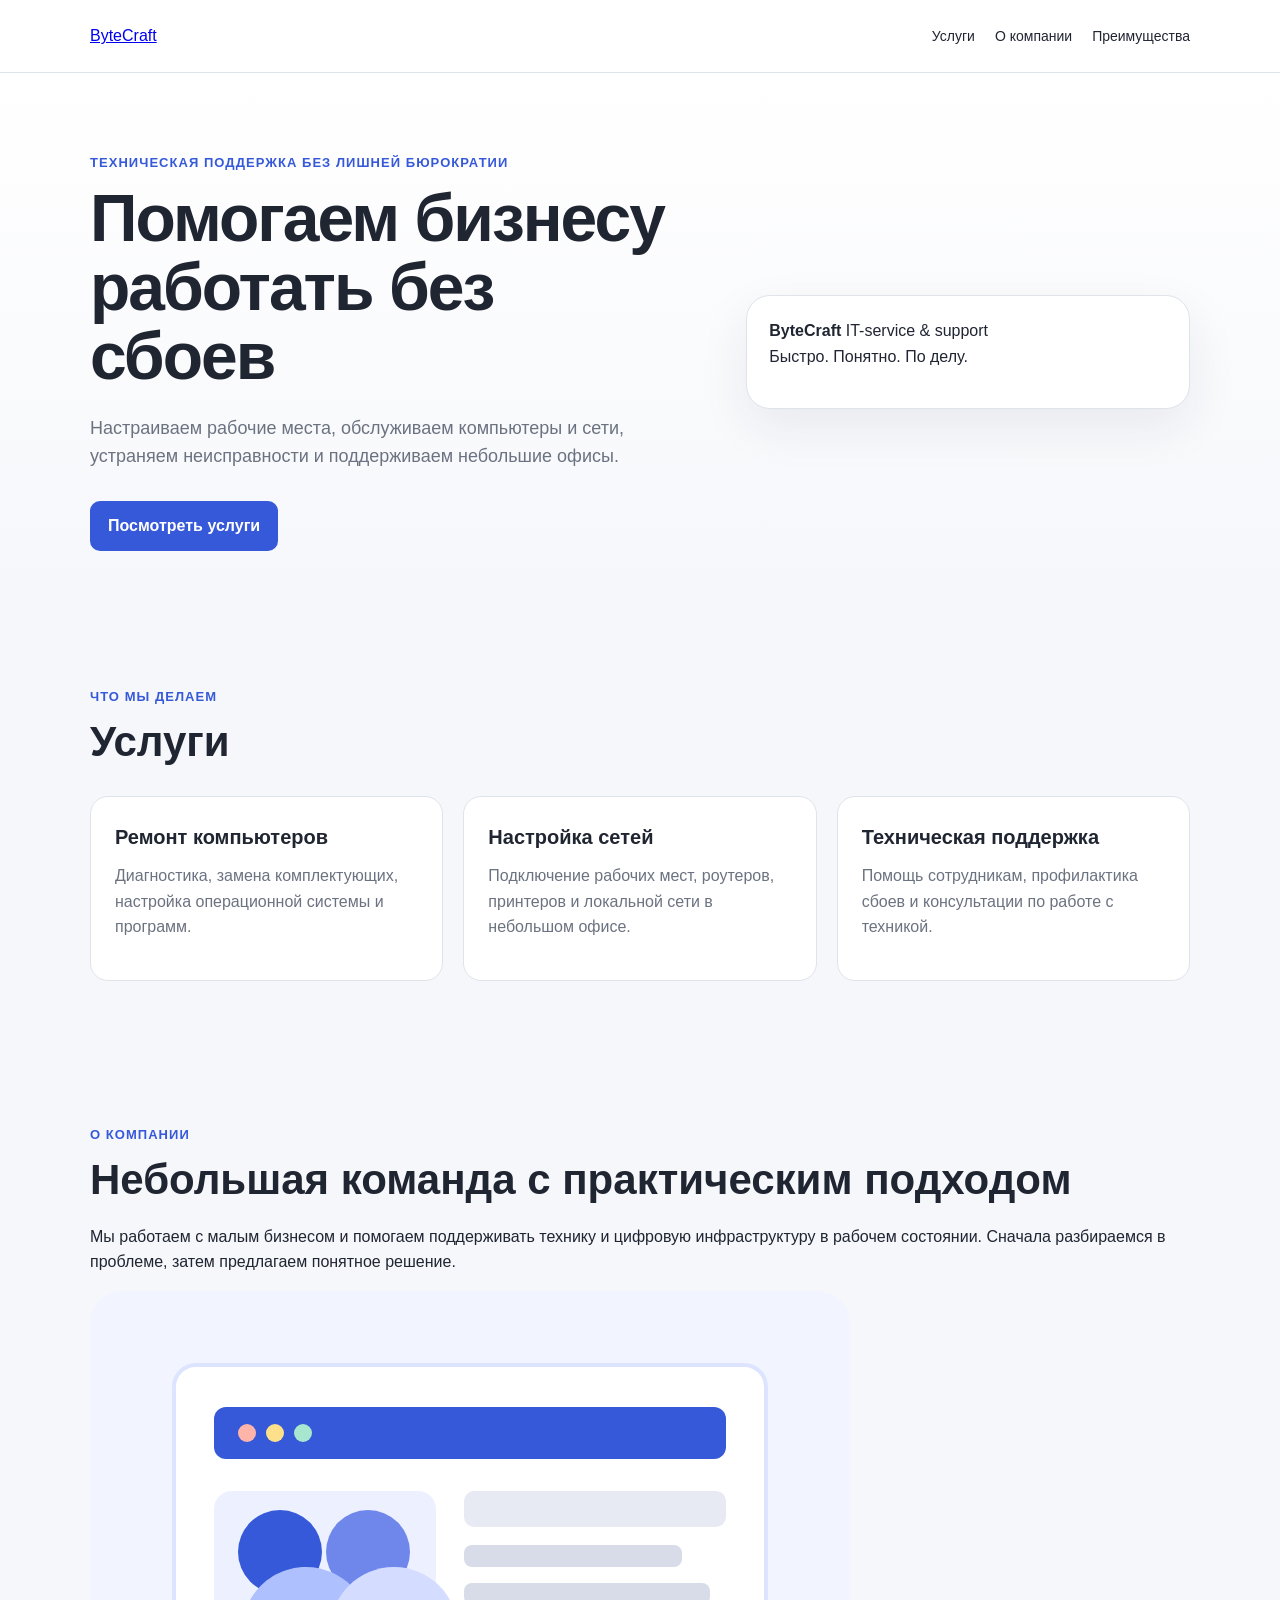
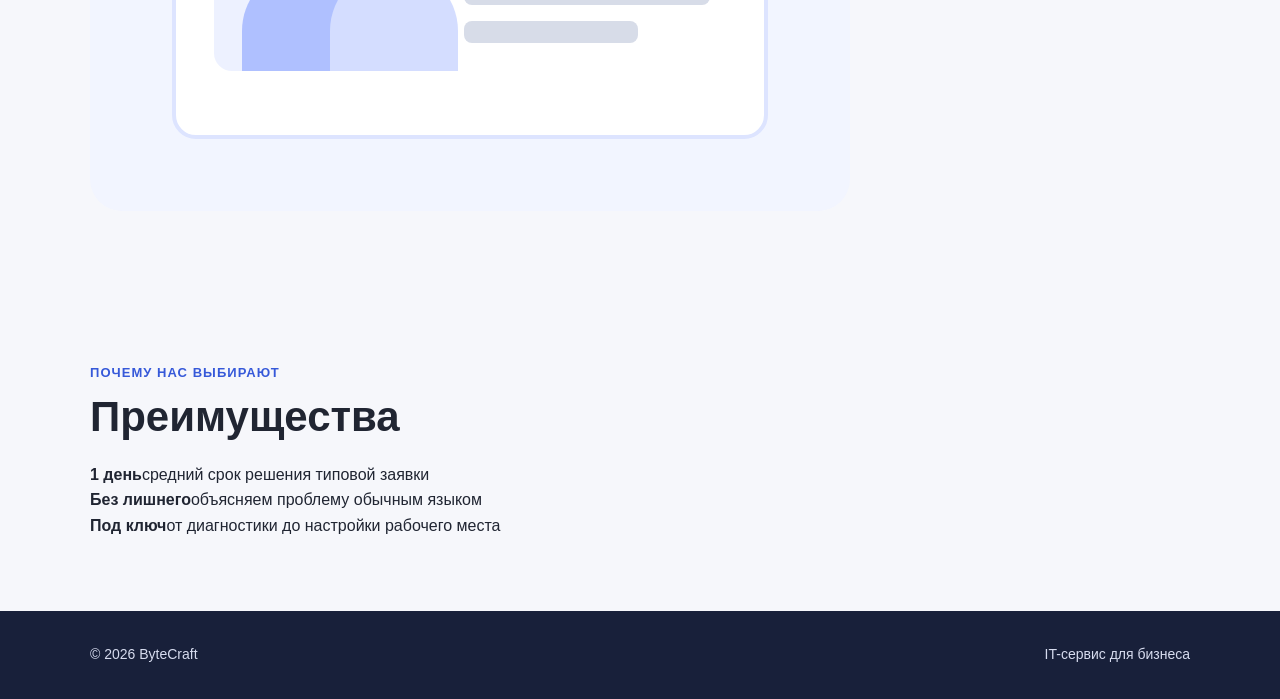
==== company_site/index.html @ 1d14a763 "Add files via upload контакты" ====
<!DOCTYPE html>
<html lang="ru">
<head>
  <meta charset="UTF-8">
  <meta name="viewport" content="width=device-width, initial-scale=1.0">
  <title>ByteCraft — IT-сервис для бизнеса</title>
  <link rel="stylesheet" href="style.css">
</head>
<body>
  <header class="site-header">
    <div class="container header-inner">
      <a class="logo" href="#top">ByteCraft</a>
      <nav class="main-nav" aria-label="Основная навигация">
        <a href="#services">Услуги</a>
        <a href="#about">О компании</a>
        <a href="#advantages">Преимущества</a>
        <!-- Студент A: добавьте сюда пункт меню «Контакты» -->
      </nav>
    </div>
  </header>

  <main id="top">
    <section class="hero">
      <div class="container hero-grid">
        <div>
          <p class="eyebrow">Техническая поддержка без лишней бюрократии</p>
          <h1>Помогаем бизнесу работать без сбоев</h1>
          <p class="lead">Настраиваем рабочие места, обслуживаем компьютеры и сети, устраняем неисправности и поддерживаем небольшие офисы.</p>
          <a class="button" href="#services">Посмотреть услуги</a>
        </div>
        <div class="hero-card">
          <strong>ByteCraft</strong>
          <span>IT-service & support</span>
          <p>Быстро. Понятно. По делу.</p>
        </div>
      </div>
    </section>

    <section id="services" class="section">
      <div class="container">
        <p class="eyebrow">Что мы делаем</p>
        <h2>Услуги</h2>
        <div class="cards">
          <article class="card">
            <h3>Ремонт компьютеров</h3>
            <p>Диагностика, замена комплектующих, настройка операционной системы и программ.</p>
          </article>
          <article class="card">
            <h3>Настройка сетей</h3>
            <p>Подключение рабочих мест, роутеров, принтеров и локальной сети в небольшом офисе.</p>
          </article>
          <article class="card">
            <h3>Техническая поддержка</h3>
            <p>Помощь сотрудникам, профилактика сбоев и консультации по работе с техникой.</p>
          </article>
        </div>
      </div>
    </section>

    <section id="about" class="section section-alt">
      <div class="container split">
        <div>
          <p class="eyebrow">О компании</p>
          <h2>Небольшая команда с практическим подходом</h2>
          <p>Мы работаем с малым бизнесом и помогаем поддерживать технику и цифровую инфраструктуру в рабочем состоянии. Сначала разбираемся в проблеме, затем предлагаем понятное решение.</p>
        </div>
        <img src="assets/team.svg" alt="Команда IT-специалистов">
      </div>
    </section>

    <section id="advantages" class="section">
      <div class="container">
        <p class="eyebrow">Почему нас выбирают</p>
        <h2>Преимущества</h2>
        <div class="facts">
          <div><strong>1 день</strong><span>средний срок решения типовой заявки</span></div>
          <div><strong>Без лишнего</strong><span>объясняем проблему обычным языком</span></div>
          <div><strong>Под ключ</strong><span>от диагностики до настройки рабочего места</span></div>
        </div>
      </div>
    </section>

    <!--
      ЗАДАНИЕ ДЛЯ СТУДЕНТА A:
      1. Создайте ниже отдельный раздел с id="contacts".
      2. Заголовок раздела: «Контакты».
      3. Добавьте телефон: +7 (3452) 55-18-20.
      4. Добавьте e-mail: hello@bytecraft.ru.
      5. Добавьте адрес: г. Тюмень, ул. Техническая, 12.
      6. В ПЕРВОЙ версии e-mail оставьте обычным текстом.
         Reviewer должен заметить нарушение требования и попросить сделать e-mail кликабельным через mailto:.
      7. После замечания исправьте это отдельным коммитом.
    -->
  </main>

  <footer class="site-footer">
    <div class="container footer-inner">
      <span>© 2026 ByteCraft</span>
      <span>IT-сервис для бизнеса</span>
    </div>
  </footer>
</body>
</html>
---- company_site/style.css ----
:root {
    --bg: #f6f7fb;
    --surface: #ffffff;
    --text: #202532;
    --muted: #6b7280;
    --line: #dfe3ea;
    --accent: #3659d9;
    --accent-soft: #edf1ff;
    --dark: #18203a;
}

* {
    box-sizing: border-box;
}

html {
    scroll-behavior: smooth;
}

body {
    margin: 0;
    font-family: Arial, sans-serif;
    color: var(--text);
    background: var(--bg);
    line-height: 1.6;
}

.container {
    width: min(1100px, calc(100% - 40px));
    margin: 0 auto;
}

.site-header {
    position: sticky;
    top: 0;
    z-index: 10;
    background: rgba(255, 255, 255, 0.96);
    border-bottom: 1px solid var(--line);
}

.header-inner,
.footer-inner {
    display: flex;
    align-items: center;
    justify-content: space-between;
    gap: 24px;
    min-height: 72px;
}

.brand {
    display: inline-flex;
    align-items: center;
    gap: 12px;
    color: var(--dark);
    text-decoration: none;
    font-weight: 700;
}

.brand-mark {
    display: grid;
    place-items: center;
    width: 40px;
    height: 40px;
    border-radius: 12px;
    background: var(--accent);
    color: white;
    font-size: 14px;
}

.main-nav {
    display: flex;
    gap: 20px;
    flex-wrap: wrap;
}

.main-nav a {
    color: var(--text);
    text-decoration: none;
    font-size: 14px;
}

.main-nav a:hover {
    color: var(--accent);
}

.hero {
    padding: 80px 0 64px;
    background: linear-gradient(180deg, #ffffff 0%, var(--bg) 100%);
}

.hero-grid {
    display: grid;
    grid-template-columns: 1.15fr 0.85fr;
    gap: 56px;
    align-items: center;
}

.eyebrow {
    margin: 0 0 10px;
    color: var(--accent);
    font-size: 13px;
    font-weight: 700;
    letter-spacing: 0.08em;
    text-transform: uppercase;
}

h1,
h2,
h3,
p {
    margin-top: 0;
}

h1 {
    margin-bottom: 22px;
    max-width: 760px;
    font-size: clamp(38px, 6vw, 66px);
    line-height: 1.05;
    letter-spacing: -0.03em;
}

h2 {
    margin-bottom: 20px;
    font-size: clamp(28px, 4vw, 42px);
    line-height: 1.15;
}

h3 {
    margin-bottom: 10px;
    font-size: 20px;
}

.hero-text,
.lead {
    max-width: 760px;
    color: var(--muted);
    font-size: 18px;
}

.button {
    display: inline-block;
    margin-top: 12px;
    padding: 12px 18px;
    border-radius: 10px;
    background: var(--accent);
    color: white;
    text-decoration: none;
    font-weight: 700;
}

.hero-card {
    padding: 22px;
    border: 1px solid var(--line);
    border-radius: 24px;
    background: var(--surface);
    box-shadow: 0 18px 50px rgba(24, 32, 58, 0.08);
}

.hero-card img {
    display: block;
    width: 100%;
    height: auto;
}

.section {
    padding: 72px 0;
}

.section-soft {
    background: var(--surface);
    border-top: 1px solid var(--line);
    border-bottom: 1px solid var(--line);
}

.cards {
    display: grid;
    grid-template-columns: repeat(3, 1fr);
    gap: 20px;
    margin-top: 30px;
}

.card,
.person {
    border: 1px solid var(--line);
    border-radius: 18px;
    background: var(--surface);
}

.card {
    padding: 24px;
}

.card-number {
    display: inline-block;
    margin-bottom: 18px;
    color: var(--accent);
    font-weight: 700;
}

.card p,
.person span {
    color: var(--muted);
}

.team-grid {
    display: grid;
    grid-template-columns: repeat(2, 1fr);
    gap: 20px;
    margin-top: 28px;
}

.person {
    display: flex;
    flex-direction: column;
    gap: 4px;
    padding: 22px;
}

.site-footer {
    background: var(--dark);
    color: #d7dcef;
}

.footer-inner {
    min-height: 88px;
    font-size: 14px;
}

/* В ПРАКТИЧЕСКОЙ №9 студент B должен добавить оформление для нового блока #contacts.
   Не вставляйте готовое решение сюда до начала работы. */

@media (max-width: 760px) {
    .header-inner,
    .footer-inner,
    .main-nav {
        align-items: flex-start;
        flex-direction: column;
    }

    .header-inner {
        padding: 16px 0;
    }

    .hero-grid,
    .cards,
    .team-grid {
        grid-template-columns: 1fr;
    }

    .hero {
        padding-top: 54px;
    }
}
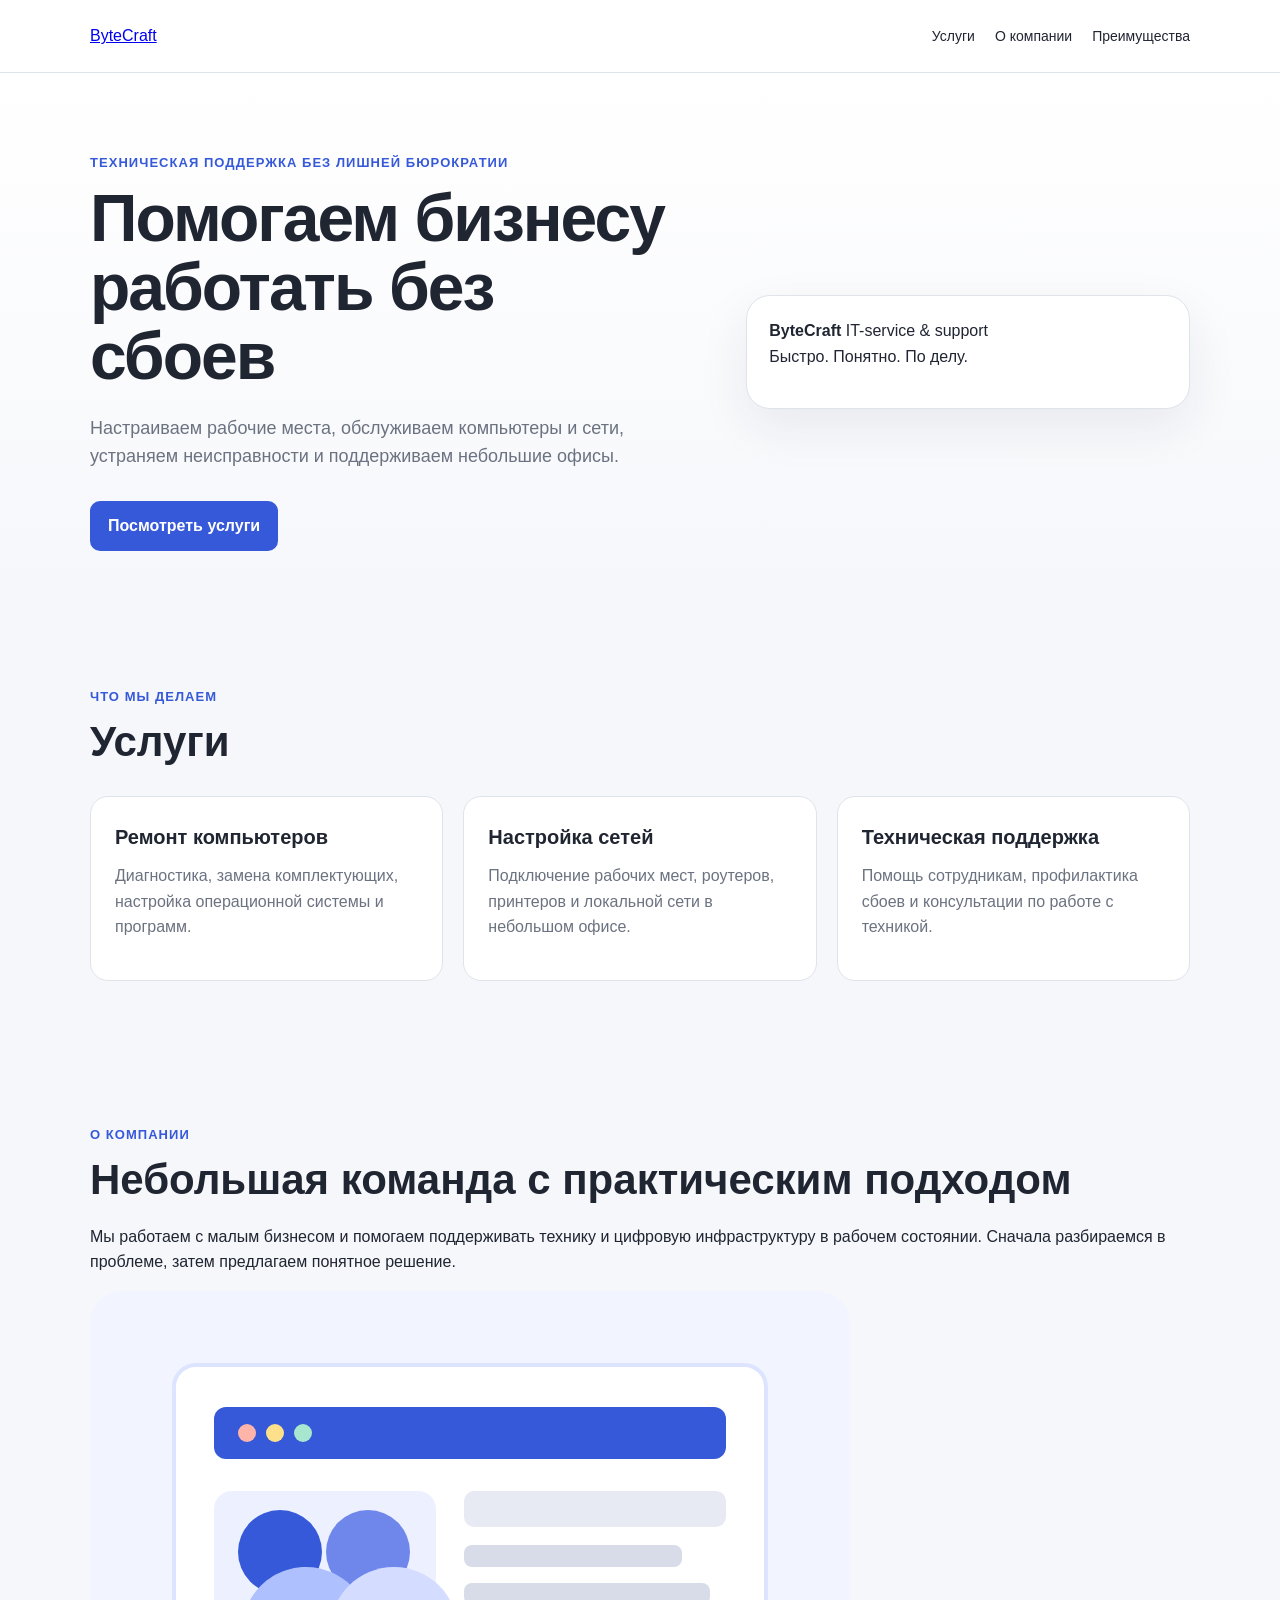
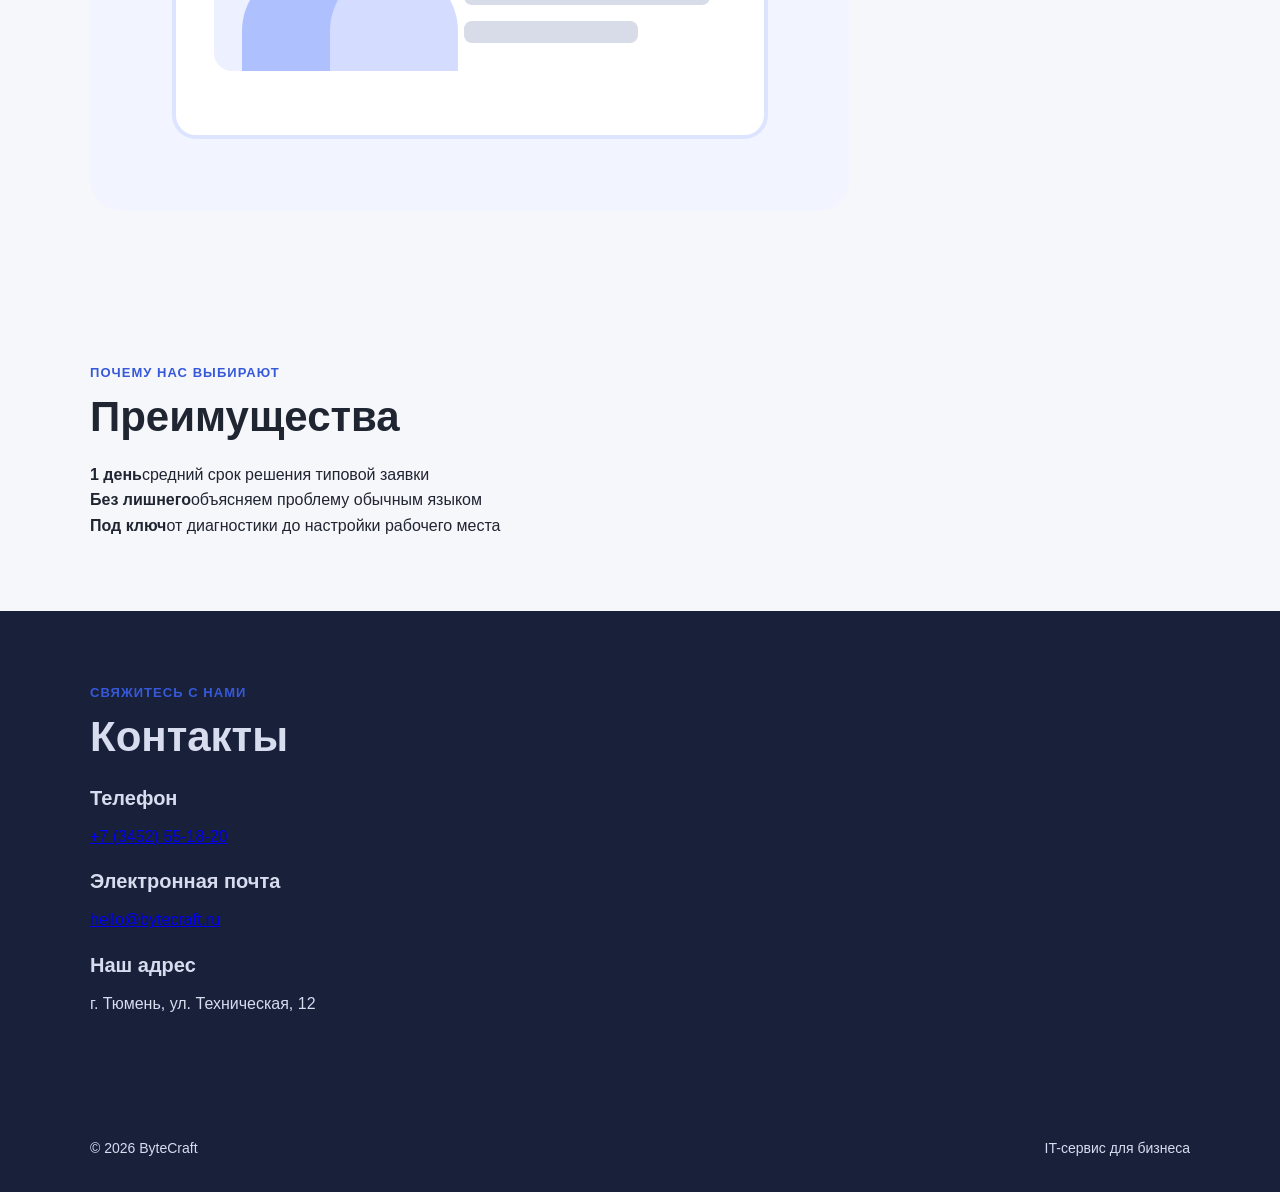
==== commit 36520312: "добавила контакты" ====
--- a/company_site/index.html
+++ b/company_site/index.html
@@ -91,9 +91,44 @@
          Reviewer должен заметить нарушение требования и попросить сделать e-mail кликабельным через mailto:.
       7. После замечания исправьте это отдельным коммитом.
     -->
+
+    
   </main>
 
+
+
+  
   <footer class="site-footer">
+    
+    <section id="contacts" class="section section-alt">
+    <div class="container">
+        <p class="eyebrow">Свяжитесь с нами</p>
+        <h2>Контакты</h2>
+        <div class="contacts-list">
+            <div class="contact-item">
+                <h3>Телефон</h3>
+                <p>
+                    <a href="tel:+73452551820">
+                        +7 (3452) 55-18-20
+                    </a>
+                </p>
+            </div>
+            <div class="contact-item">
+                <h3>Электронная почта</h3>
+                <p>
+                    <a href="mailto:hello@bytecraft.ru">
+                        hello@bytecraft.ru
+                    </a>
+                </p>
+            </div>
+            <div class="contact-item">
+                <h3>Наш адрес</h3>
+                <p>г. Тюмень, ул. Техническая, 12</p>
+            </div>
+        </div>
+    </div>
+
+</section>
     <div class="container footer-inner">
       <span>© 2026 ByteCraft</span>
       <span>IT-сервис для бизнеса</span>
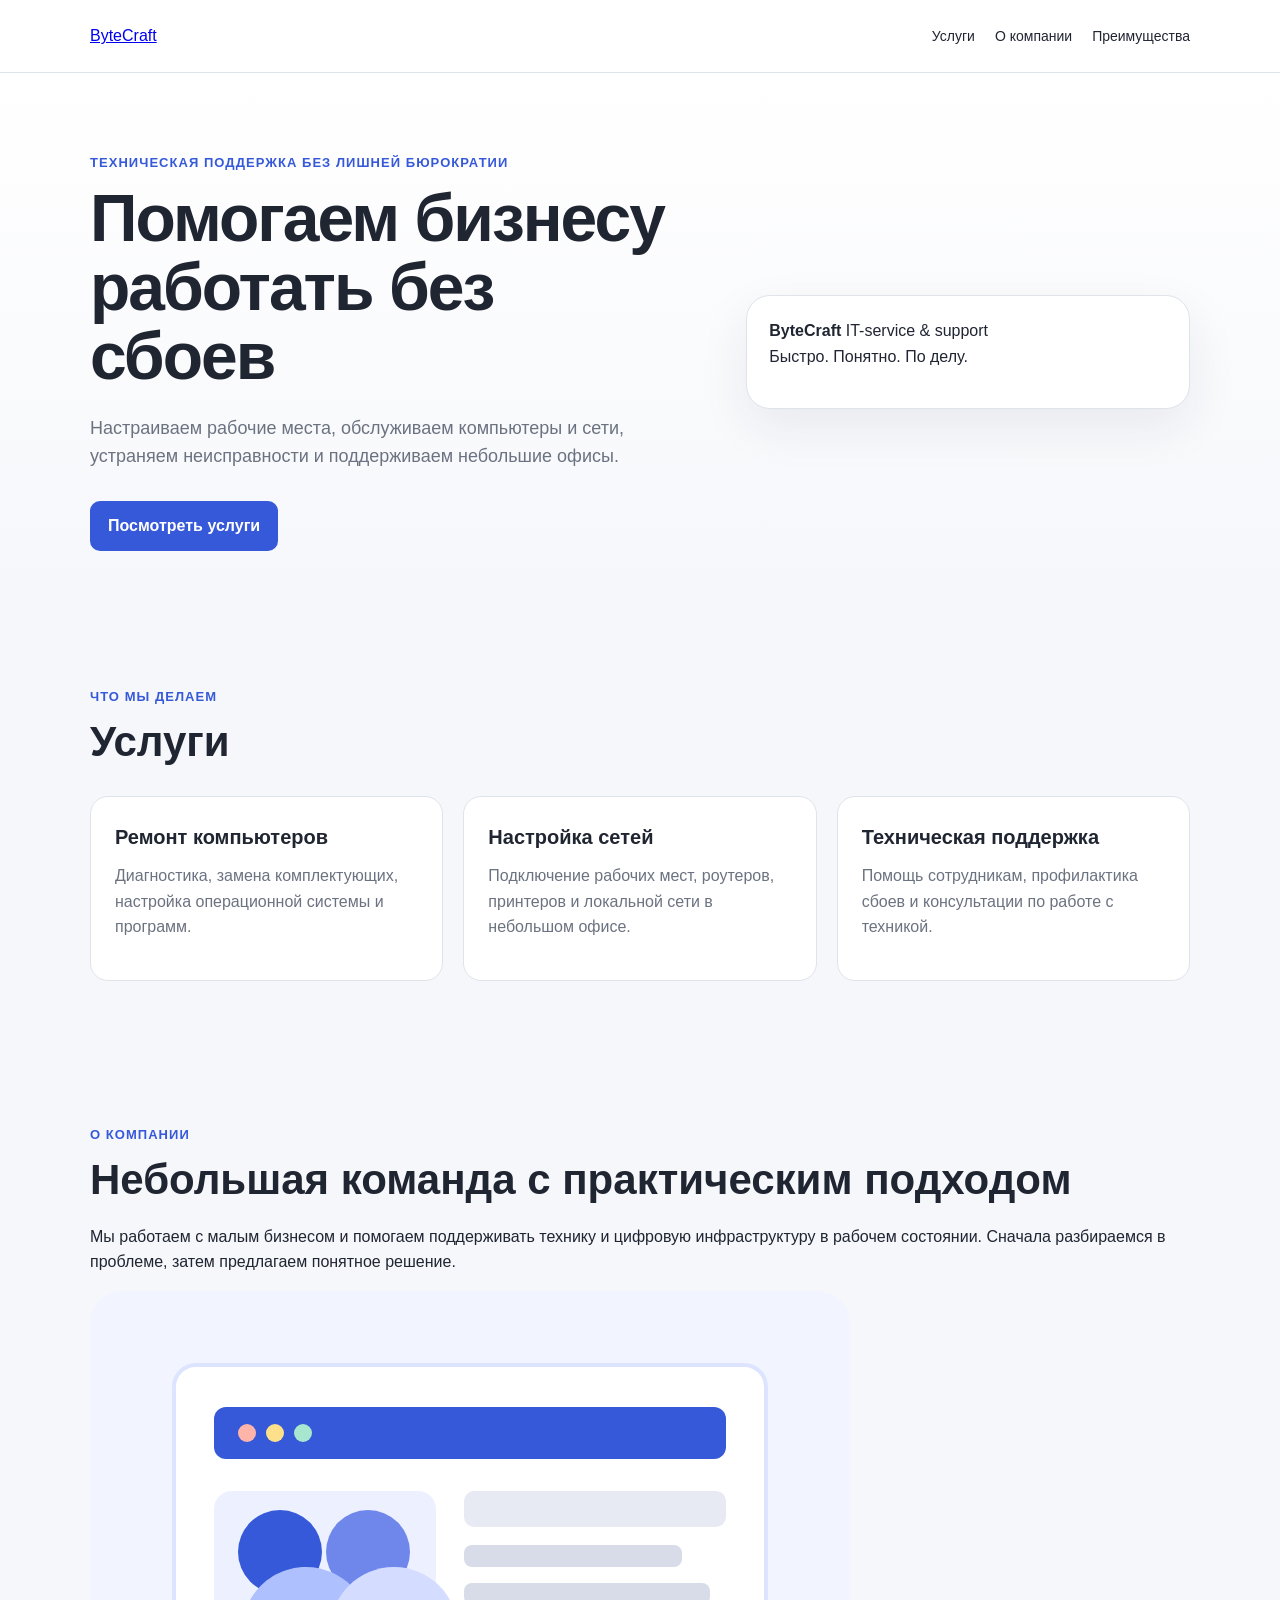
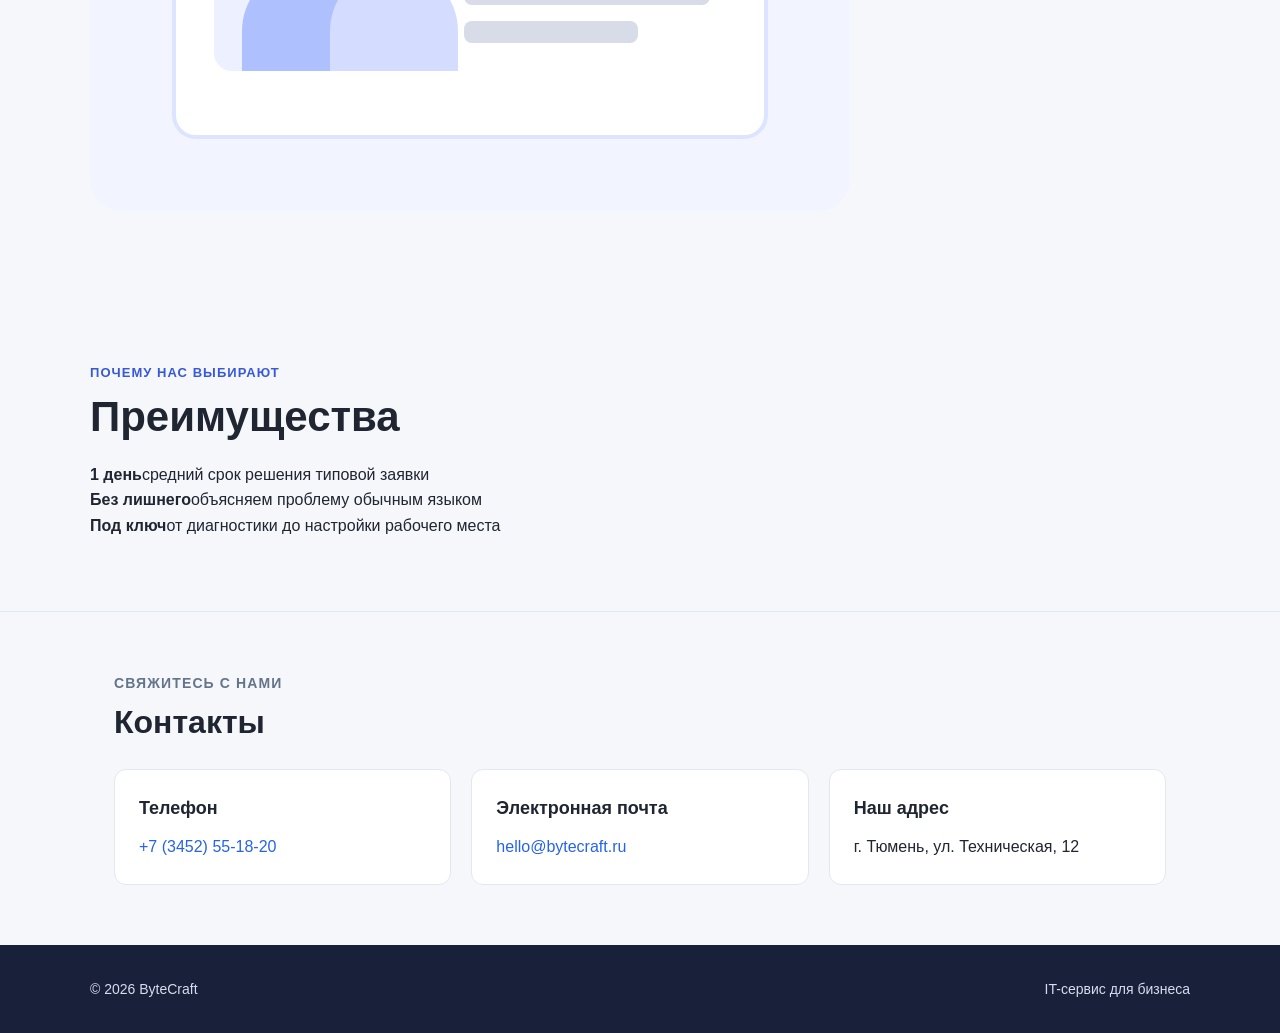
==== commit bcc886b6: "Опять изменение перед футер" ====
--- a/company_site/index.html
+++ b/company_site/index.html
@@ -94,13 +94,7 @@
 
     
   </main>
-
-
-
-  
-  <footer class="site-footer">
-    
-    <section id="contacts" class="section section-alt">
+<section id="contacts" class="section section-alt">
     <div class="container">
         <p class="eyebrow">Свяжитесь с нами</p>
         <h2>Контакты</h2>
@@ -129,6 +123,12 @@
     </div>
 
 </section>
+
+
+  
+  <footer class="site-footer">
+    
+    
     <div class="container footer-inner">
       <span>© 2026 ByteCraft</span>
       <span>IT-сервис для бизнеса</span>
--- a/company_site/style.css
+++ b/company_site/style.css
@@ -24,6 +24,87 @@
     background: var(--bg);
     line-height: 1.6;
 }
+/* Блок Контакты */
+#contacts {
+padding: 60px 0;
+border-top: 1px solid #e2e8f0;
+}
+
+#contacts .container {
+max-width: 1100px;
+margin: 0 auto;
+padding: 0 24px;
+}
+
+#contacts .eyebrow {
+color: #64748b;
+font-size: 14px;
+margin-bottom: 10px;
+}
+
+#contacts h2 {
+font-size: 32px;
+margin-bottom: 28px;
+}
+
+.contacts-list {
+display: flex;
+gap: 20px;
+flex-wrap: wrap;
+}
+
+.contact-item {
+flex: 1;
+min-width: 220px;
+padding: 24px;
+background-color: #ffffff;
+border: 1px solid #e2e8f0;
+border-radius: 12px;
+}
+
+.contact-item h3 {
+font-size: 18px;
+margin-bottom: 12px;
+}
+
+.contact-item p {
+font-size: 16px;
+line-height: 1.6;
+margin: 0;
+overflow-wrap: anywhere;
+}
+
+.contact-item a {
+color: #2563eb;
+text-decoration: none;
+}
+
+.contact-item a:hover {
+text-decoration: underline;
+}
+
+/* Для небольших экранов */
+@media (max-width: 600px) {
+#contacts {
+padding: 40px 0;
+}
+
+#contacts h2 {
+font-size: 26px;
+}
+
+.contacts-list {
+flex-direction: column;
+}
+
+.contact-item {
+min-width: 0;
+}
+}
+
+
+
+
 
 .container {
     width: min(1100px, calc(100% - 40px));
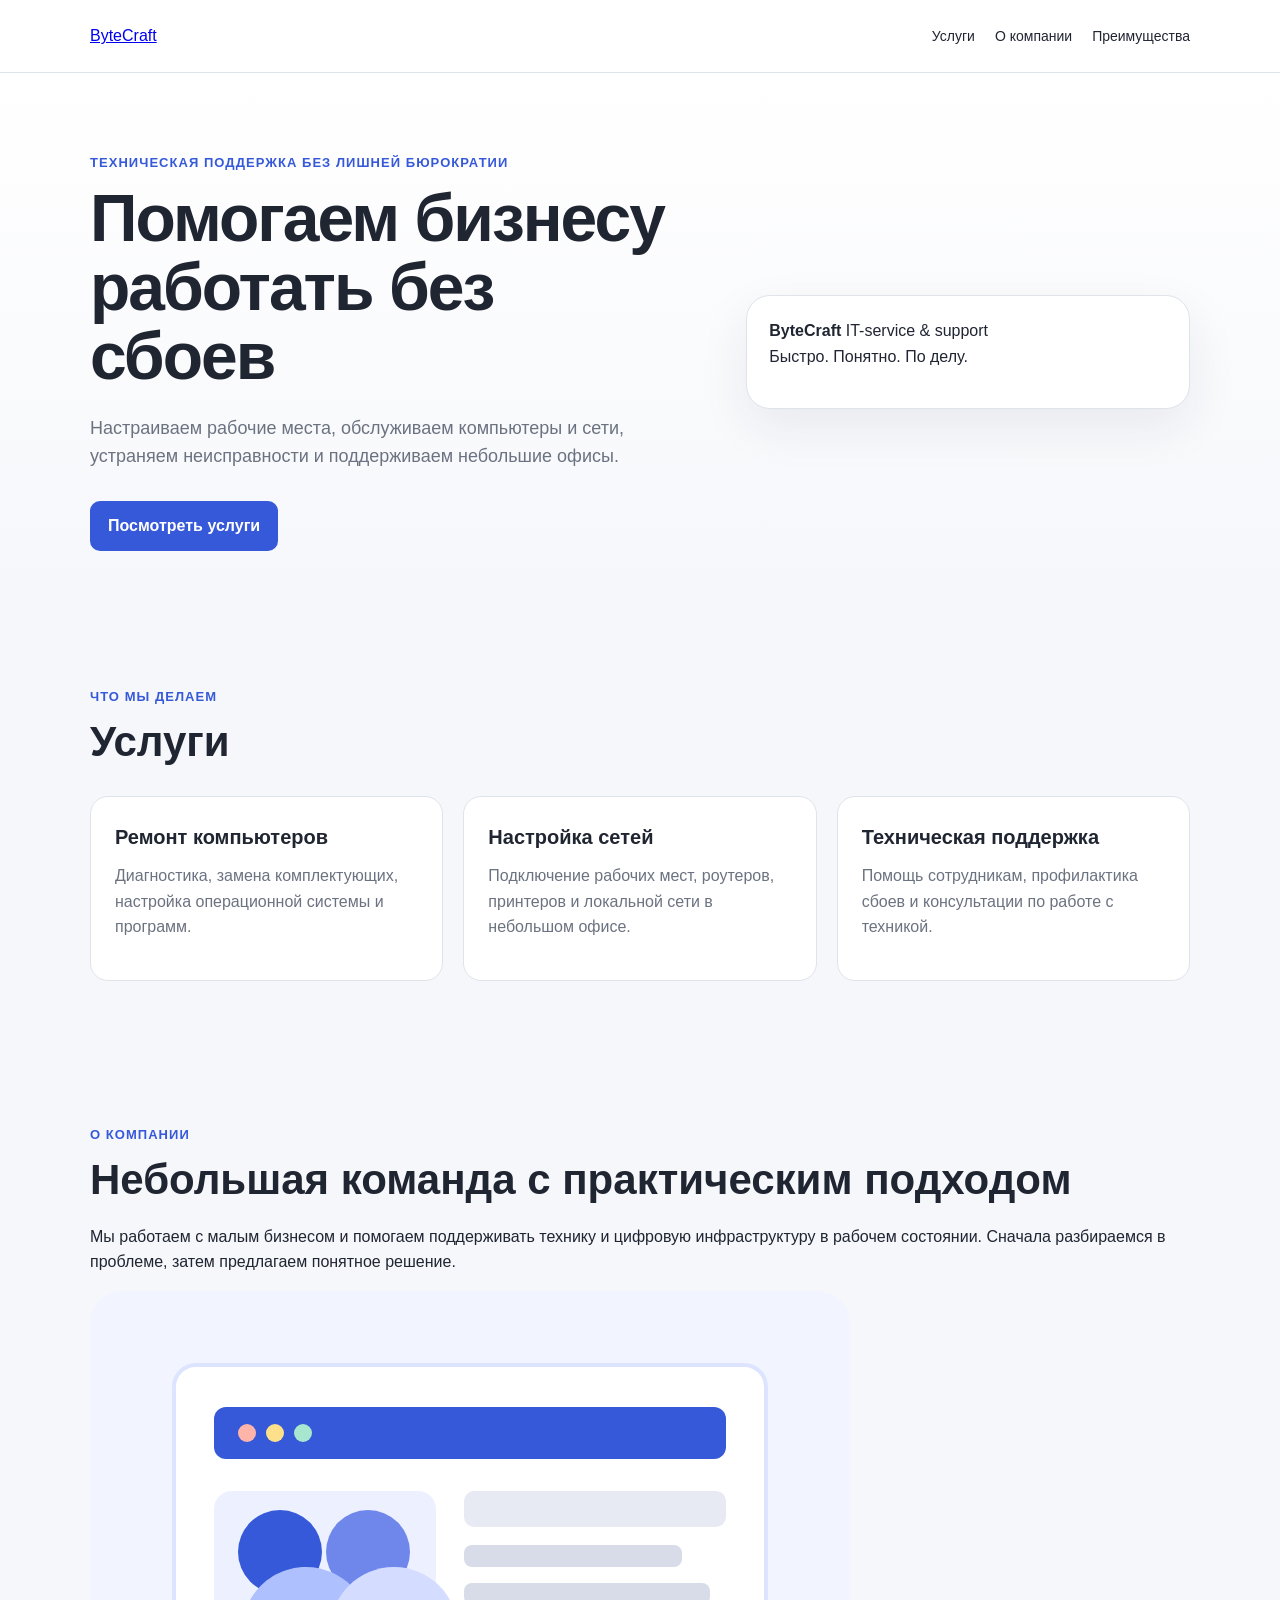
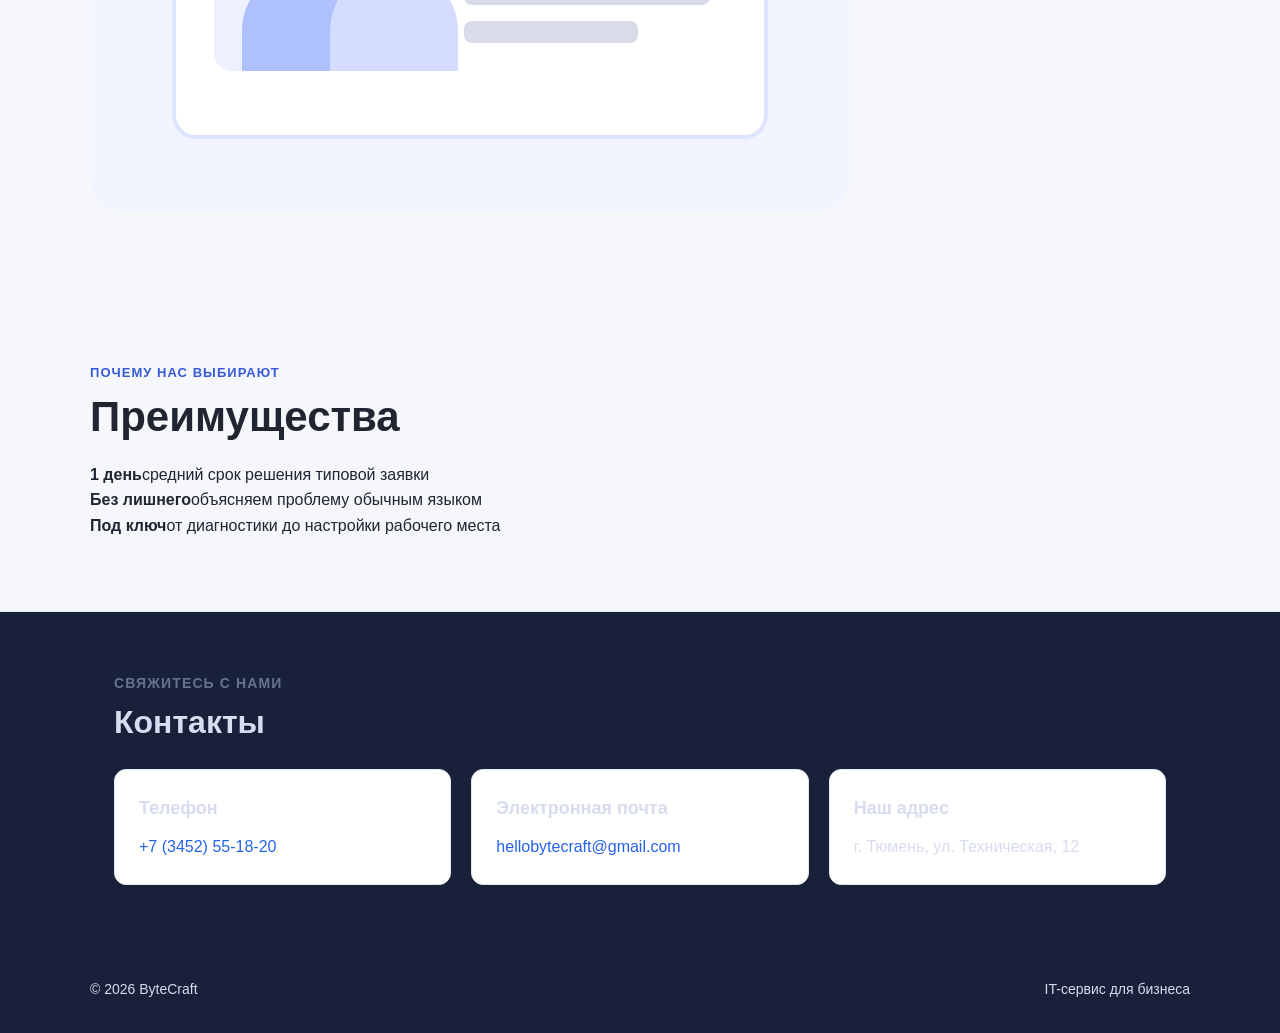
==== commit 22d1d943: "майл работает" ====
--- a/company_site/index.html
+++ b/company_site/index.html
@@ -94,7 +94,13 @@
 
     
   </main>
-<section id="contacts" class="section section-alt">
+
+
+
+  
+  <footer class="site-footer">
+    
+    <section id="contacts" class="section section-alt">
     <div class="container">
         <p class="eyebrow">Свяжитесь с нами</p>
         <h2>Контакты</h2>
@@ -111,7 +117,7 @@
                 <h3>Электронная почта</h3>
                 <p>
                     <a href="mailto:hello@bytecraft.ru">
-                        hello@bytecraft.ru
+                        hellobytecraft@gmail.com
                     </a>
                 </p>
             </div>
@@ -123,12 +129,6 @@
     </div>
 
 </section>
-
-
-  
-  <footer class="site-footer">
-    
-    
     <div class="container footer-inner">
       <span>© 2026 ByteCraft</span>
       <span>IT-сервис для бизнеса</span>
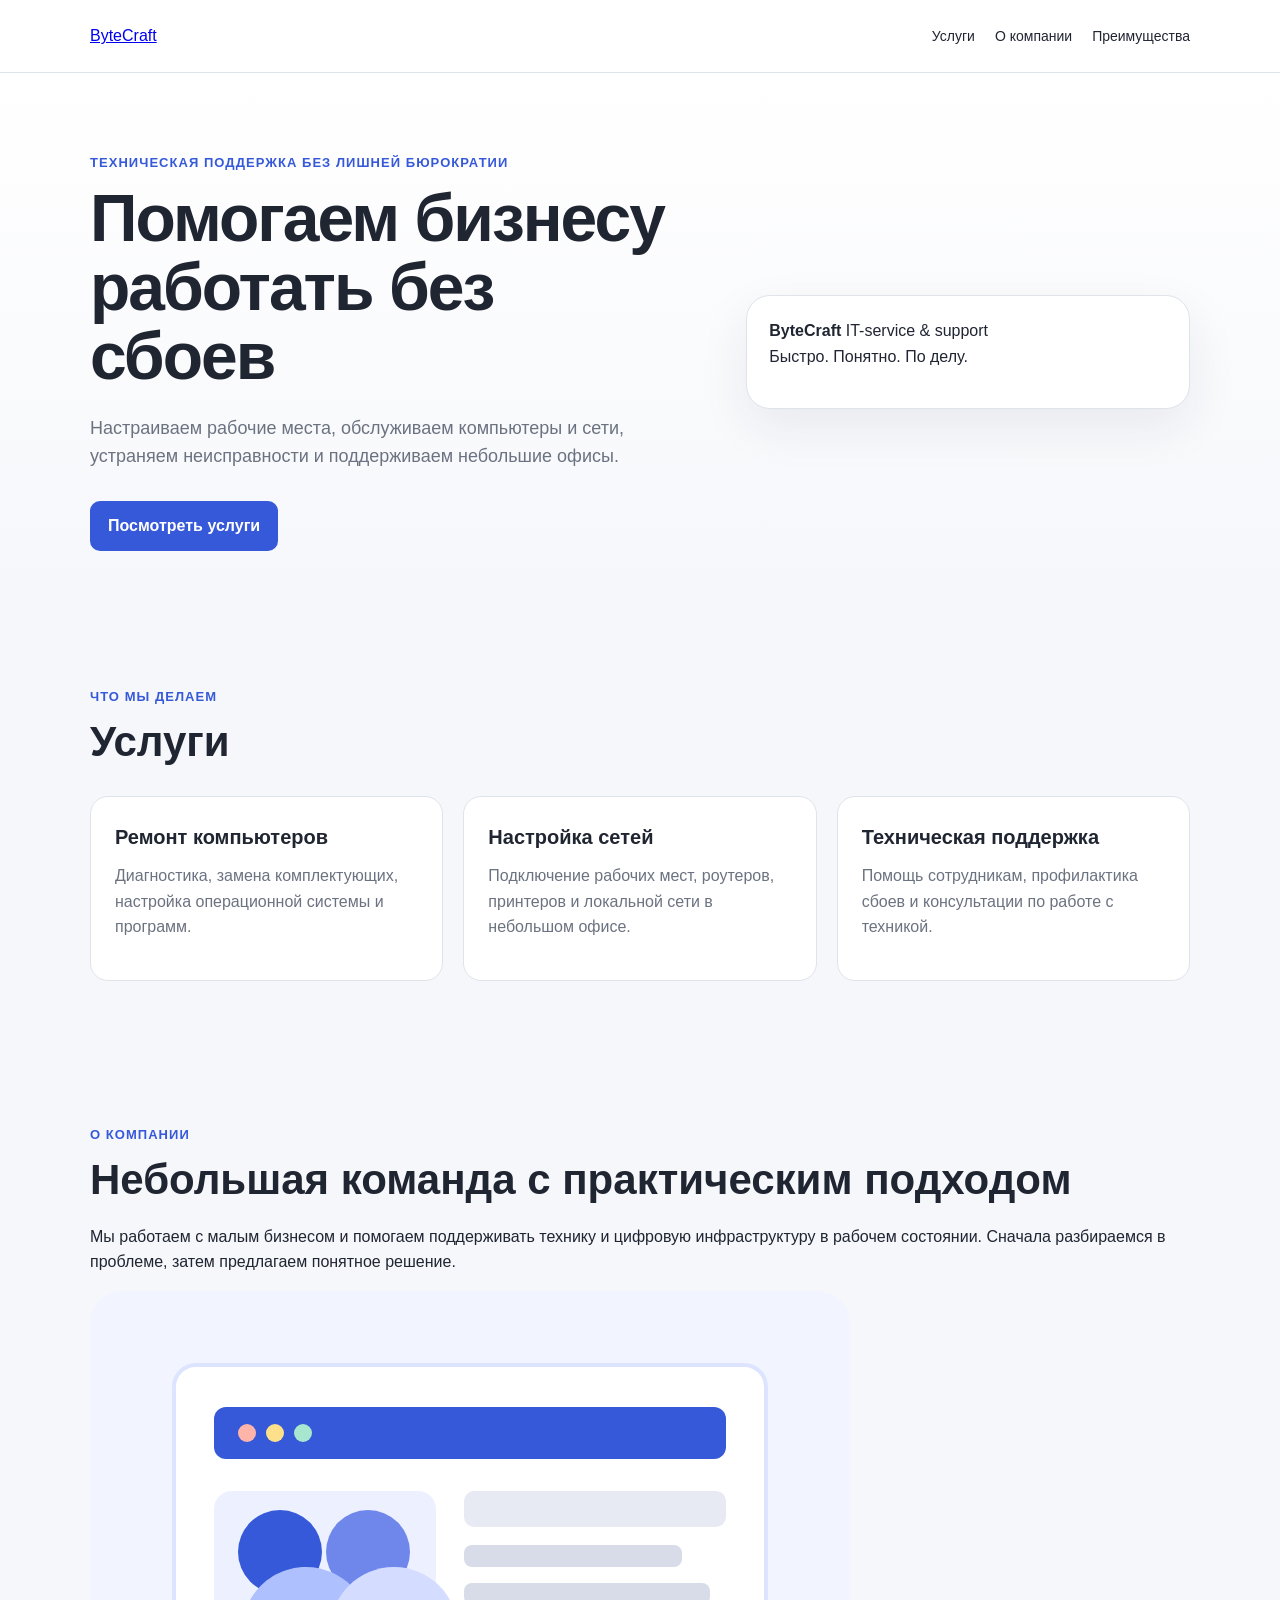
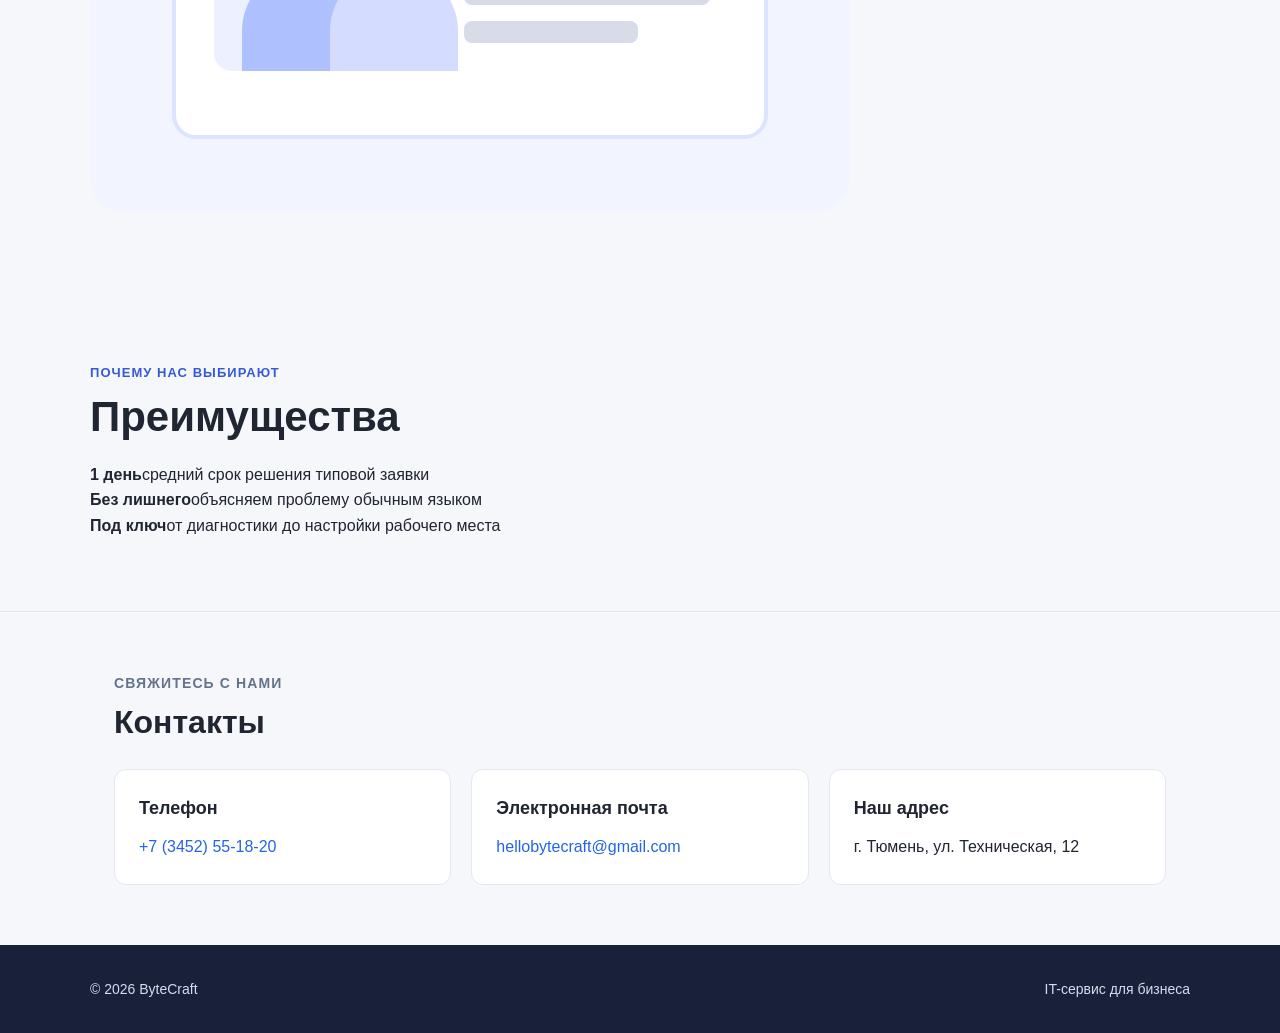
==== commit 833baa7e: "апдате html грамотно перенесено перед футер" ====
--- a/company_site/index.html
+++ b/company_site/index.html
@@ -95,12 +95,7 @@
     
   </main>
 
-
-
-  
-  <footer class="site-footer">
-    
-    <section id="contacts" class="section section-alt">
+<section id="contacts" class="section section-alt">
     <div class="container">
         <p class="eyebrow">Свяжитесь с нами</p>
         <h2>Контакты</h2>
@@ -129,6 +124,11 @@
     </div>
 
 </section>
+
+  
+  <footer class="site-footer">
+    
+    
     <div class="container footer-inner">
       <span>© 2026 ByteCraft</span>
       <span>IT-сервис для бизнеса</span>
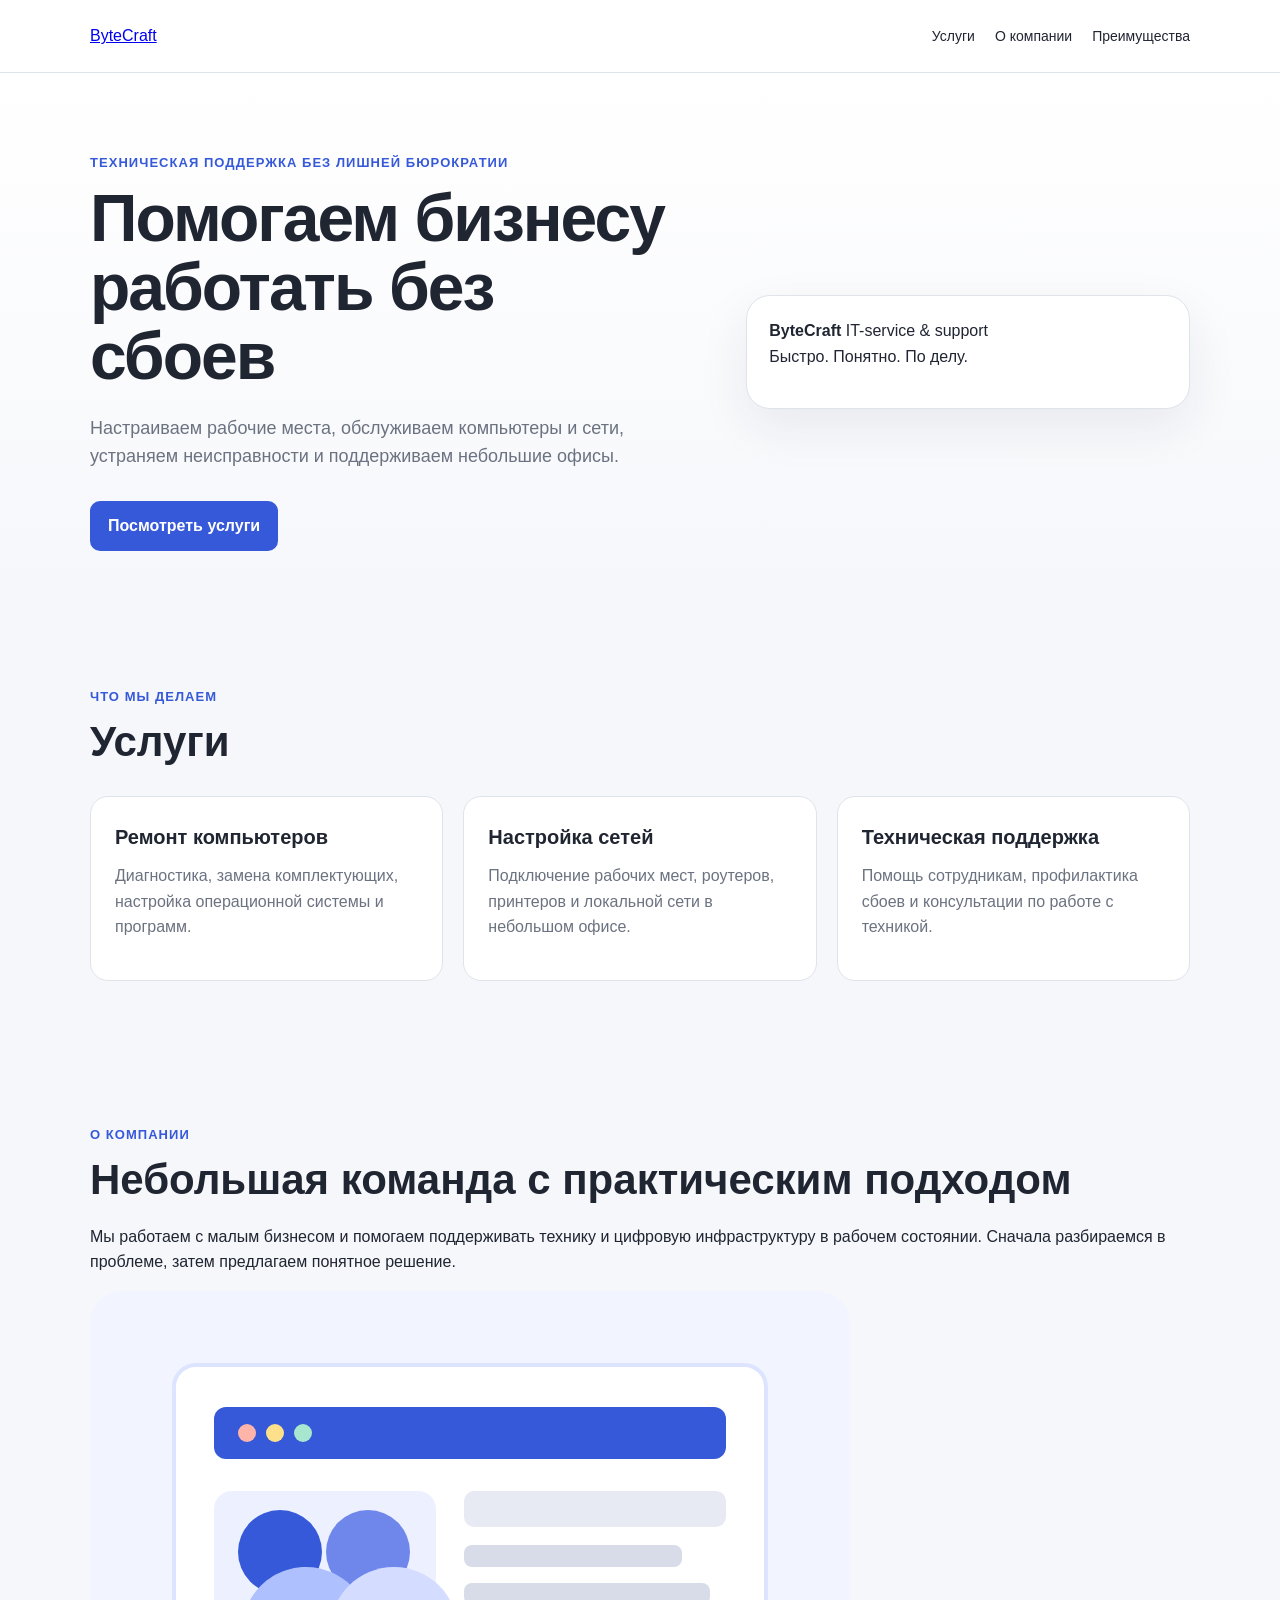
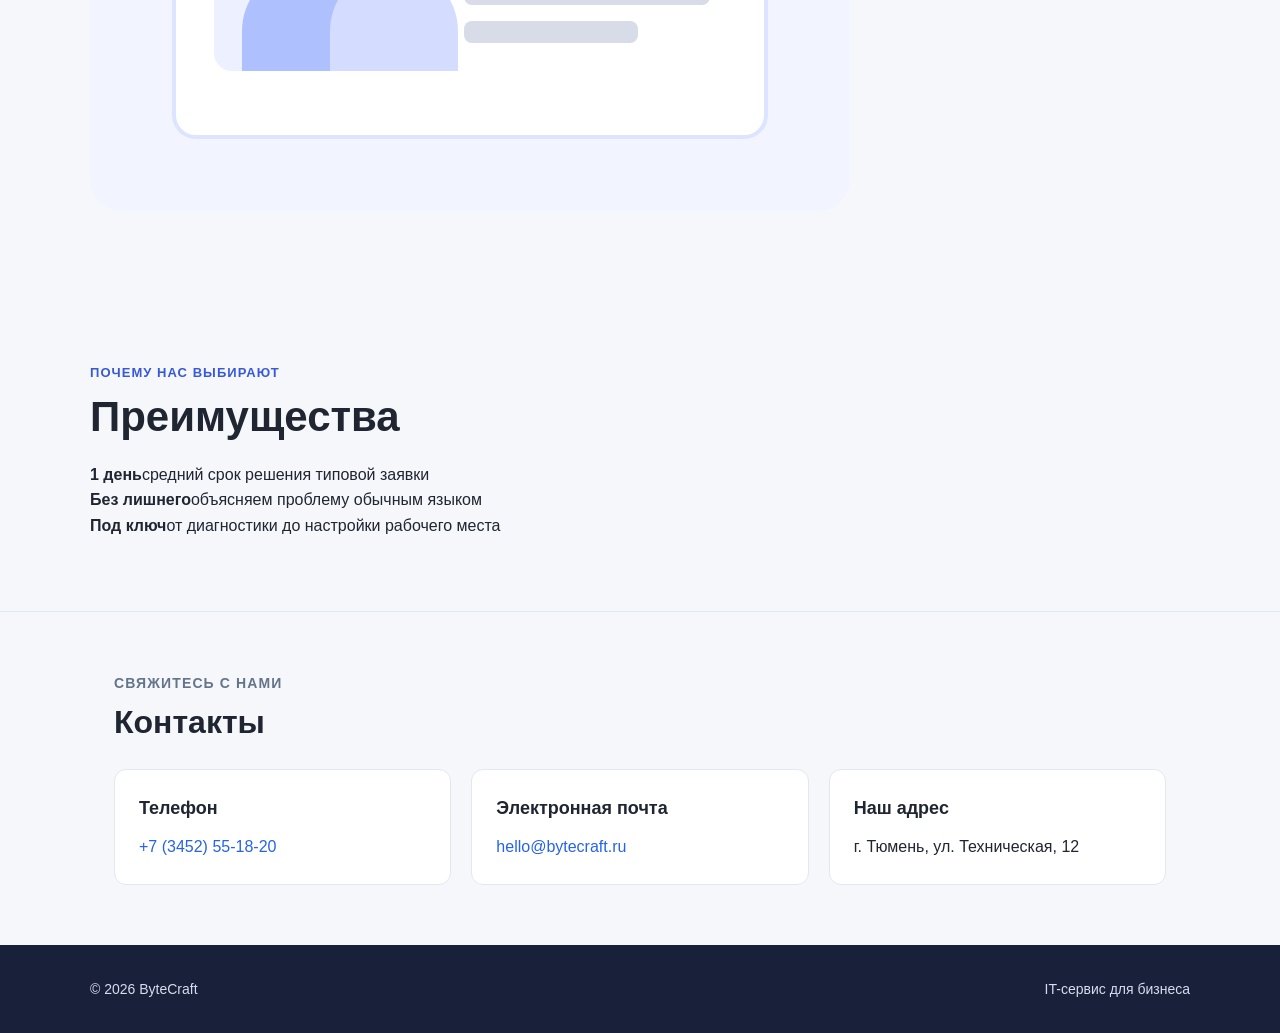
==== commit a56aabad: "Merge pull request #6 from kiwashii/kiwashii-patch-2 Опять изменение перед футер" ====
--- a/company_site/index.html
+++ b/company_site/index.html
@@ -94,7 +94,6 @@
 
     
   </main>
-
 <section id="contacts" class="section section-alt">
     <div class="container">
         <p class="eyebrow">Свяжитесь с нами</p>
@@ -112,7 +111,7 @@
                 <h3>Электронная почта</h3>
                 <p>
                     <a href="mailto:hello@bytecraft.ru">
-                        hellobytecraft@gmail.com
+                        hello@bytecraft.ru
                     </a>
                 </p>
             </div>
@@ -125,6 +124,7 @@
 
 </section>
 
+
   
   <footer class="site-footer">
     
